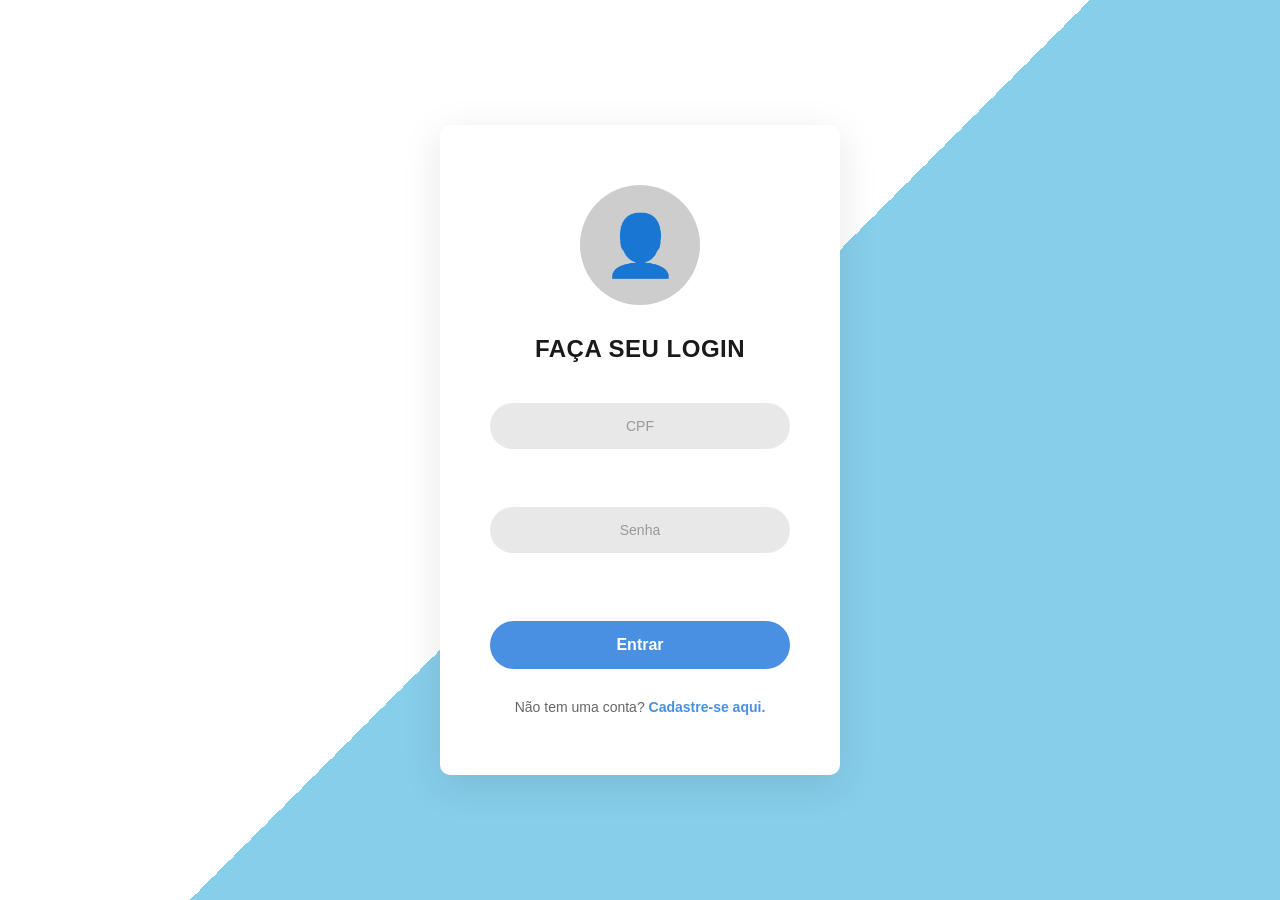
==== src/main/resources/static/index.html @ 4ecb1ab8 "Base da aplicação frontend" ====
<!DOCTYPE html>
<html lang="pt-BR">
<head>
    <meta charset="UTF-8">
    <meta name="viewport" content="width=device-width, initial-scale=1.0">
    <title>OpenHealth - Login</title>
    <link rel="stylesheet" href="style.css">
</head>
<body>
    <div class="login-container">
        <div class="login-box">
            <div class="user-icon">👤</div>
            <h1>FAÇA SEU LOGIN</h1>
            
            <form id="loginForm">
                <input id="cpf" type="text" placeholder="CPF" required><br>
                <input id="senha" type="password" placeholder="Senha" required><br>
                <button type="submit">Entrar</button>
            </form>
            
            <p class="signup-text">
                Não tem uma conta? <a href="cadastro.html">Cadastre-se aqui.</a>
            </p>
        </div>
    </div>
    
    <script src="script.js"></script>
</body>
</html>
---- src/main/resources/static/style.css ----
* {
    margin: 0;
    padding: 0;
    box-sizing: border-box;
}

body {
    font-family: 'Segoe UI', Tahoma, Geneva, Verdana, sans-serif;
    height: 100vh;
    overflow: hidden;
    background: linear-gradient(135deg, #FFFFFF 0%, #FFFFFF 50%, #87CEEB 50%, #87CEEB 100%),
                linear-gradient(45deg, #90EE90 0%, #90EE90 50%, #FFFFFF 50%, #FFFFFF 100%);
    background-size: 100% 100%;
    background-attachment: fixed;
    display: flex;
    justify-content: center;
    align-items: center;
}

.login-container {
    display: flex;
    justify-content: center;
    align-items: center;
    width: 100%;
    height: 100%;
}

.login-box {
    background: white;
    padding: 60px 50px;
    border-radius: 10px;
    box-shadow: 0 10px 40px rgba(0, 0, 0, 0.1);
    width: 100%;
    max-width: 400px;
    text-align: center;
}

.user-icon {
    font-size: 60px;
    margin-bottom: 20px;
    background: #CDCDCD;
    width: 120px;
    height: 120px;
    border-radius: 50%;
    display: flex;
    align-items: center;
    justify-content: center;
    margin-left: auto;
    margin-right: auto;
    margin-bottom: 30px;
}

h1 {
    font-size: 24px;
    font-weight: 700;
    color: #1a1a1a;
    margin-bottom: 40px;
    letter-spacing: 0.5px;
}

form {
    display: flex;
    flex-direction: column;
    gap: 20px;
    margin-bottom: 30px;
}

.password-group {
    display: flex;
    gap: 15px;
    flex-wrap: wrap;
}

.password-group input {
    flex: 1;
    min-width: 150px;
}

input {
    padding: 15px 20px;
    border: none;
    border-radius: 25px;
    background: #E8E8E8;
    font-size: 14px;
    color: #666;
    font-weight: 500;
    transition: background 0.3s ease;
    text-align: center;
}

input::placeholder {
    color: #999;
}

input:focus {
    outline: none;
    background: #D0D0D0;
}

button {
    padding: 15px 20px;
    border: none;
    border-radius: 25px;
    background: #4A90E2;
    color: white;
    font-size: 16px;
    font-weight: 600;
    cursor: pointer;
    transition: background 0.3s ease;
    margin-top: 10px;
}

button:hover {
    background: #357ABD;
}

.signup-text {
    font-size: 14px;
    color: #666;
    margin-top: 10px;
}

.signup-text a {
    color: #4A90E2;
    text-decoration: none;
    font-weight: 600;
    transition: color 0.3s ease;
}

.signup-text a:hover {
    color: #357ABD;
    text-decoration: underline;
}

@media (max-width: 768px) {
    .login-box {
        padding: 40px 30px;
        max-width: 90%;
    }

    h1 {
        font-size: 20px;
    }

    input, button {
        padding: 12px 15px;
    }
}
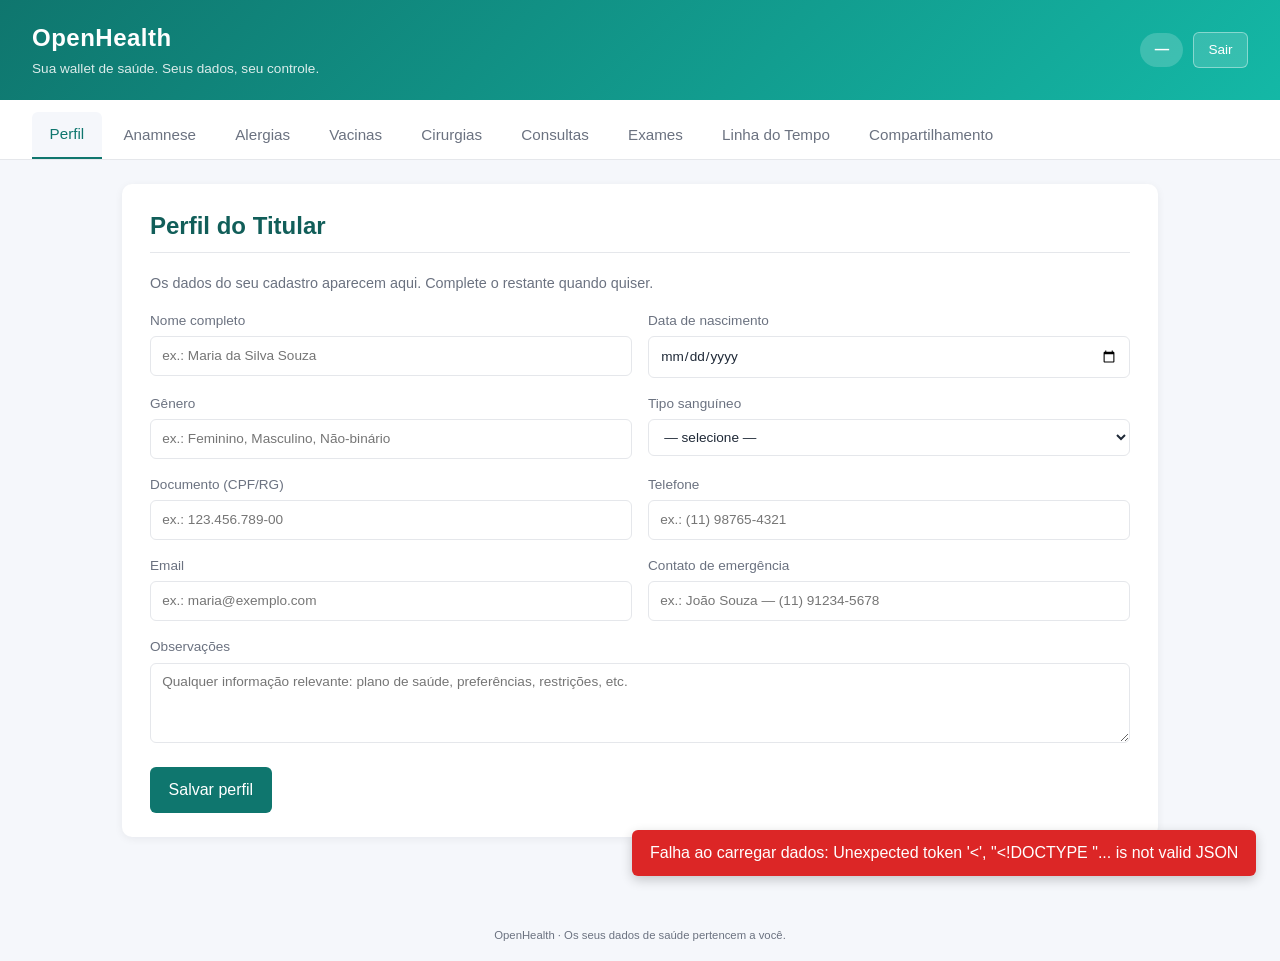
==== commit 681e9c08: "versão final da release 1 do projeto, com todas as rfs" ====
--- a/src/main/resources/static/index.html
+++ b/src/main/resources/static/index.html
@@ -3,27 +3,270 @@
 <head>
     <meta charset="UTF-8">
     <meta name="viewport" content="width=device-width, initial-scale=1.0">
-    <title>OpenHealth - Login</title>
-    <link rel="stylesheet" href="style.css">
+    <title>OpenHealth - Meu Prontuário</title>
+    <link rel="stylesheet" href="css/style.css">
 </head>
 <body>
-    <div class="login-container">
-        <div class="login-box">
-            <div class="user-icon">👤</div>
-            <h1>FAÇA SEU LOGIN</h1>
-            
-            <form id="loginForm">
-                <input id="cpf" type="text" placeholder="CPF" required><br>
-                <input id="senha" type="password" placeholder="Senha" required><br>
-                <button type="submit">Entrar</button>
-            </form>
-            
-            <p class="signup-text">
-                Não tem uma conta? <a href="cadastro.html">Cadastre-se aqui.</a>
-            </p>
+<header class="topbar">
+    <div class="brand">
+        <h1>OpenHealth</h1>
+        <span class="tagline">Sua wallet de saúde. Seus dados, seu controle.</span>
+    </div>
+    <div class="owner-area">
+        <span class="owner" id="ownerName">—</span>
+        <button id="logoutBtn" class="logout" type="button">Sair</button>
+    </div>
+</header>
+
+<nav class="tabs" id="tabs">
+    <button class="tab active" data-tab="profile">Perfil</button>
+    <button class="tab" data-tab="anamnese">Anamnese</button>
+    <button class="tab" data-tab="allergies">Alergias</button>
+    <button class="tab" data-tab="vaccines">Vacinas</button>
+    <button class="tab" data-tab="surgeries">Cirurgias</button>
+    <button class="tab" data-tab="consultations">Consultas</button>
+    <button class="tab" data-tab="exams">Exames</button>
+    <button class="tab" data-tab="timeline">Linha do Tempo</button>
+    <button class="tab" data-tab="sharing">Compartilhamento</button>
+</nav>
+
+<main>
+    <!-- PERFIL -->
+    <section class="panel active" id="panel-profile">
+        <h2>Perfil do Titular</h2>
+        <p class="hint">Os dados do seu cadastro aparecem aqui. Complete o restante quando quiser.</p>
+        <form id="profileForm" class="form-grid">
+            <label>Nome completo <input name="fullName" placeholder="ex.: Maria da Silva Souza" required></label>
+            <label>Data de nascimento <input name="birthDate" type="date" placeholder="dd/mm/aaaa"></label>
+            <label>Gênero <input name="gender" placeholder="ex.: Feminino, Masculino, Não-binário"></label>
+            <label>Tipo sanguíneo
+                <select name="bloodType">
+                    <option value="">— selecione —</option>
+                    <option>A+</option><option>A-</option>
+                    <option>B+</option><option>B-</option>
+                    <option>AB+</option><option>AB-</option>
+                    <option>O+</option><option>O-</option>
+                </select>
+            </label>
+            <label>Documento (CPF/RG) <input name="document" placeholder="ex.: 123.456.789-00"></label>
+            <label>Telefone <input name="phone" placeholder="ex.: (11) 98765-4321"></label>
+            <label>Email <input name="email" type="email" placeholder="ex.: maria@exemplo.com"></label>
+            <label>Contato de emergência <input name="emergencyContact" placeholder="ex.: João Souza — (11) 91234-5678"></label>
+            <label class="full">Observações
+                <textarea name="notes" rows="3" placeholder="Qualquer informação relevante: plano de saúde, preferências, restrições, etc."></textarea>
+            </label>
+            <div class="actions full">
+                <button type="submit" class="primary">Salvar perfil</button>
+            </div>
+        </form>
+    </section>
+
+    <!-- ANAMNESE -->
+    <section class="panel" id="panel-anamnese">
+        <h2>Anamnese &amp; Antecedentes</h2>
+        <form id="anamneseForm" class="form-grid">
+            <label class="full">Queixa principal
+                <textarea name="mainComplaint" rows="2" placeholder="O que mais te incomoda atualmente. ex.: dor de cabeça há 3 dias"></textarea>
+            </label>
+            <label class="full">História da doença atual
+                <textarea name="currentDiseaseHistory" rows="3" placeholder="Como começou, evolução, fatores que melhoram/pioram. ex.: dor pulsátil iniciada após esforço, piora com luz, melhora em repouso"></textarea>
+            </label>
+            <label class="full">Antecedentes pessoais (doenças prévias, internações)
+                <textarea name="personalHistory" rows="3" placeholder="ex.: hipertensão desde 2018; internado em 2020 por pneumonia"></textarea>
+            </label>
+            <label class="full">Antecedentes familiares
+                <textarea name="familyHistory" rows="3" placeholder="Doenças importantes na família. ex.: mãe diabética; pai com infarto aos 55 anos"></textarea>
+            </label>
+            <label class="full">Hábitos de vida (tabagismo, álcool, atividade física, sono)
+                <textarea name="lifeHabits" rows="3" placeholder="ex.: não fumante; bebe socialmente; corre 3x por semana; dorme 7h"></textarea>
+            </label>
+            <label class="full">Medicações em uso
+                <textarea name="medications" rows="3" placeholder="Nome, dose e frequência. ex.: Losartana 50mg 1x/dia; Vitamina D 2.000UI 1x/dia"></textarea>
+            </label>
+            <label class="full">Outras informações
+                <textarea name="otherInfo" rows="2" placeholder="Qualquer informação relevante adicional"></textarea>
+            </label>
+            <div class="actions full">
+                <button type="submit" class="primary">Salvar anamnese</button>
+            </div>
+        </form>
+    </section>
+
+    <!-- ALERGIAS -->
+    <section class="panel" id="panel-allergies">
+        <h2>Alergias</h2>
+        <form id="allergyForm" class="form-grid card-form" data-endpoint="/api/allergies">
+            <input type="hidden" name="id">
+            <label>Substância <input name="substance" placeholder="ex.: Penicilina, Dipirona, amendoim" required></label>
+            <label>Reação <input name="reaction" placeholder="ex.: urticária, falta de ar, anafilaxia"></label>
+            <label>Gravidade
+                <select name="severity">
+                    <option value="">— selecione —</option>
+                    <option>Leve</option><option>Moderada</option><option>Grave</option>
+                </select>
+            </label>
+            <label>Identificada em <input name="identifiedOn" type="date" placeholder="dd/mm/aaaa"></label>
+            <label class="full">Observações
+                <textarea name="notes" rows="2" placeholder="ex.: confirmada por teste alérgico; usar pulseira de identificação"></textarea>
+            </label>
+            <div class="actions full">
+                <button type="submit" class="primary">Adicionar</button>
+                <button type="button" class="ghost" data-clear>Limpar</button>
+            </div>
+        </form>
+        <div class="list" id="allergyList"></div>
+    </section>
+
+    <!-- VACINAS -->
+    <section class="panel" id="panel-vaccines">
+        <h2>Vacinas</h2>
+        <form id="vaccineForm" class="form-grid card-form" data-endpoint="/api/vaccines">
+            <input type="hidden" name="id">
+            <label>Vacina <input name="name" placeholder="ex.: COVID-19, Hepatite B, Tríplice viral" required></label>
+            <label>Dose <input name="dose" placeholder="ex.: 1ª dose, Reforço, Dose única"></label>
+            <label>Fabricante <input name="manufacturer" placeholder="ex.: Pfizer, Butantan, AstraZeneca"></label>
+            <label>Lote <input name="batch" placeholder="ex.: FK4567"></label>
+            <label>Aplicada em <input name="appliedOn" type="date" placeholder="dd/mm/aaaa"></label>
+            <label>Próxima dose <input name="nextDoseOn" type="date" placeholder="dd/mm/aaaa"></label>
+            <label class="full">Local de aplicação <input name="appliedAt" placeholder="ex.: UBS Vila Mariana, Clínica Saúde Total"></label>
+            <label class="full">Observações
+                <textarea name="notes" rows="2" placeholder="ex.: reação local leve; viagem internacional exigia comprovante"></textarea>
+            </label>
+            <div class="actions full">
+                <button type="submit" class="primary">Adicionar</button>
+                <button type="button" class="ghost" data-clear>Limpar</button>
+            </div>
+        </form>
+        <div class="list" id="vaccineList"></div>
+    </section>
+
+    <!-- CIRURGIAS -->
+    <section class="panel" id="panel-surgeries">
+        <h2>Cirurgias</h2>
+        <form id="surgeryForm" class="form-grid card-form" data-endpoint="/api/surgeries">
+            <input type="hidden" name="id">
+            <label>Procedimento <input name="procedure" placeholder="ex.: Apendicectomia, Colecistectomia laparoscópica" required></label>
+            <label>Realizada em <input name="performedOn" type="date" placeholder="dd/mm/aaaa"></label>
+            <label>Hospital <input name="hospital" placeholder="ex.: Hospital Albert Einstein"></label>
+            <label>Cirurgião <input name="surgeon" placeholder="ex.: Dr. Ana Lima — CRM 12345/SP"></label>
+            <label>Anestesia <input name="anesthesia" placeholder="ex.: Geral, Raquianestesia, Local"></label>
+            <label class="full">Observações
+                <textarea name="notes" rows="2" placeholder="ex.: cirurgia de urgência; alta no mesmo dia; sem intercorrências"></textarea>
+            </label>
+            <div class="actions full">
+                <button type="submit" class="primary">Adicionar</button>
+                <button type="button" class="ghost" data-clear>Limpar</button>
+            </div>
+        </form>
+        <div class="list" id="surgeryList"></div>
+    </section>
+
+    <!-- CONSULTAS -->
+    <section class="panel" id="panel-consultations">
+        <h2>Consultas e Check-ups</h2>
+        <form id="consultationForm" class="form-grid card-form" data-endpoint="/api/consultations">
+            <input type="hidden" name="id">
+            <label>Data <input name="date" type="date" placeholder="dd/mm/aaaa"></label>
+            <label>Especialidade <input name="specialty" placeholder="ex.: Clínico geral, Cardiologia, Dermatologia"></label>
+            <label>Profissional <input name="professional" placeholder="ex.: Dr. Carlos Pereira — CRM 67890/SP"></label>
+            <label>Local <input name="location" placeholder="ex.: Hospital Sírio-Libanês, Consultório particular"></label>
+            <label class="full">Motivo <input name="reason" placeholder="ex.: check-up anual, dor no peito, revisão pós-cirúrgica"></label>
+            <label class="full">Diagnóstico
+                <textarea name="diagnosis" rows="2" placeholder="ex.: hipertensão controlada; CID I10"></textarea>
+            </label>
+            <label class="full">Prescrição
+                <textarea name="prescription" rows="2" placeholder="ex.: Losartana 50mg — 1 comprimido pela manhã, por 30 dias"></textarea>
+            </label>
+            <label class="full">Observações
+                <textarea name="notes" rows="2" placeholder="ex.: retorno em 3 meses; manter dieta com baixo sódio"></textarea>
+            </label>
+            <div class="actions full">
+                <button type="submit" class="primary">Adicionar</button>
+                <button type="button" class="ghost" data-clear>Limpar</button>
+            </div>
+        </form>
+        <div class="list" id="consultationList"></div>
+    </section>
+
+    <!-- EXAMES -->
+    <section class="panel" id="panel-exams">
+        <h2>Exames Clínicos</h2>
+        <form id="examForm" class="form-grid card-form" data-endpoint="/api/exams">
+            <input type="hidden" name="id">
+            <label>Nome do exame <input name="name" placeholder="ex.: Hemograma completo, Raio-X de tórax, Ressonância" required></label>
+            <label>Categoria
+                <select name="category">
+                    <option value="">— selecione —</option>
+                    <option>Sangue</option>
+                    <option>Imagem</option>
+                    <option>Urina</option>
+                    <option>Cardiológico</option>
+                    <option>Endoscópico</option>
+                    <option>Outro</option>
+                </select>
+            </label>
+            <label>Realizado em <input name="performedOn" type="date" placeholder="dd/mm/aaaa"></label>
+            <label>Laboratório <input name="laboratory" placeholder="ex.: Fleury, Dasa, Sabin"></label>
+            <label class="full">Solicitante <input name="requestedBy" placeholder="ex.: Dr. Ana Lima — Cardiologia"></label>
+            <label class="full">Resultado
+                <textarea name="result" rows="3" placeholder="Resumo do laudo ou valores principais. ex.: Hemoglobina 14,2 g/dL; Glicemia jejum 92 mg/dL — dentro da normalidade"></textarea>
+            </label>
+            <label class="full">Observações
+                <textarea name="notes" rows="2" placeholder="ex.: jejum de 12h; repetir em 6 meses"></textarea>
+            </label>
+            <div class="actions full">
+                <button type="submit" class="primary">Adicionar</button>
+                <button type="button" class="ghost" data-clear>Limpar</button>
+            </div>
+        </form>
+        <div class="list" id="examList"></div>
+    </section>
+
+    <!-- LINHA DO TEMPO -->
+    <section class="panel" id="panel-timeline">
+        <h2>Linha do Tempo</h2>
+        <p class="hint">Todos os seus registros datados em ordem cronológica. Use os filtros para focar em um tipo específico.</p>
+        <div class="timeline-toolbar">
+            <div class="timeline-filters" id="timelineFilters">
+                <button type="button" class="chip active" data-filter="all">Todos</button>
+                <button type="button" class="chip type-allergy" data-filter="allergy">Alergias</button>
+                <button type="button" class="chip type-vaccine" data-filter="vaccine">Vacinas</button>
+                <button type="button" class="chip type-surgery" data-filter="surgery">Cirurgias</button>
+                <button type="button" class="chip type-consultation" data-filter="consultation">Consultas</button>
+                <button type="button" class="chip type-exam" data-filter="exam">Exames</button>
+            </div>
+            <button type="button" class="ghost" id="timelineRefresh">Recarregar</button>
         </div>
-    </div>
-    
-    <script src="script.js"></script>
+        <div class="timeline" id="timeline">
+            <div class="empty">Carregando...</div>
+        </div>
+        <div class="timeline-undated" id="timelineUndated"></div>
+    </section>
+
+    <!-- COMPARTILHAMENTO -->
+    <section class="panel" id="panel-sharing">
+        <h2>Compartilhamento com médicos</h2>
+        <p class="hint">Escolha um médico cadastrado e marque exatamente quais seções deseja compartilhar com ele. Cada médico vê apenas as seções que você liberar para ele.</p>
+
+        <div class="share-add">
+            <label class="share-add-label">Adicionar médico
+                <select id="doctorSelector">
+                    <option value="">— selecione um médico —</option>
+                </select>
+            </label>
+            <button type="button" class="primary" id="addDoctorBtn">Adicionar à minha lista</button>
+        </div>
+
+        <div id="sharesList" class="shares-list"></div>
+    </section>
+</main>
+
+<footer>
+    <small>OpenHealth · Os seus dados de saúde pertencem a você.</small>
+</footer>
+
+<div id="toast" class="toast"></div>
+
+<script src="js/app.js"></script>
 </body>
 </html>
--- a/src/main/resources/static/css/style.css
+++ b/src/main/resources/static/css/style.css
@@ -0,0 +1,627 @@
+:root {
+    --bg: #f5f7fb;
+    --panel: #ffffff;
+    --primary: #0f766e;
+    --primary-dark: #115e59;
+    --accent: #14b8a6;
+    --text: #1f2937;
+    --muted: #6b7280;
+    --border: #e5e7eb;
+    --danger: #dc2626;
+    --shadow: 0 2px 8px rgba(15, 23, 42, 0.06);
+}
+
+* { box-sizing: border-box; }
+
+body {
+    margin: 0;
+    font-family: -apple-system, BlinkMacSystemFont, "Segoe UI", Roboto, sans-serif;
+    background: var(--bg);
+    color: var(--text);
+    line-height: 1.5;
+}
+
+.topbar {
+    background: linear-gradient(135deg, var(--primary) 0%, var(--accent) 100%);
+    color: white;
+    padding: 1.25rem 2rem;
+    display: flex;
+    justify-content: space-between;
+    align-items: center;
+    box-shadow: var(--shadow);
+}
+
+.brand h1 {
+    margin: 0;
+    font-size: 1.5rem;
+    letter-spacing: 0.5px;
+}
+
+.tagline {
+    font-size: 0.85rem;
+    opacity: 0.85;
+}
+
+.owner-area {
+    display: flex;
+    align-items: center;
+    gap: 0.6rem;
+}
+
+.owner {
+    font-weight: 600;
+    background: rgba(255, 255, 255, 0.18);
+    padding: 0.4rem 0.9rem;
+    border-radius: 999px;
+    font-size: 0.9rem;
+}
+
+.logout {
+    background: rgba(255, 255, 255, 0.15);
+    color: white;
+    border: 1px solid rgba(255, 255, 255, 0.4);
+    padding: 0.4rem 0.9rem;
+    border-radius: 6px;
+    font-size: 0.85rem;
+    cursor: pointer;
+    transition: background 0.15s;
+}
+
+.logout:hover { background: rgba(255, 255, 255, 0.28); }
+
+.tabs {
+    display: flex;
+    flex-wrap: wrap;
+    gap: 4px;
+    padding: 0.75rem 2rem 0;
+    background: var(--panel);
+    border-bottom: 1px solid var(--border);
+}
+
+.tab {
+    background: transparent;
+    border: none;
+    padding: 0.7rem 1.1rem;
+    cursor: pointer;
+    border-radius: 6px 6px 0 0;
+    color: var(--muted);
+    font-weight: 500;
+    font-size: 0.95rem;
+    transition: background 0.15s, color 0.15s;
+}
+
+.tab:hover { background: var(--bg); }
+.tab.active {
+    color: var(--primary);
+    background: var(--bg);
+    border-bottom: 2px solid var(--primary);
+}
+
+main {
+    padding: 1.5rem 2rem 3rem;
+    max-width: 1100px;
+    margin: 0 auto;
+}
+
+.panel {
+    display: none;
+    background: var(--panel);
+    padding: 1.5rem 1.75rem;
+    border-radius: 10px;
+    box-shadow: var(--shadow);
+    margin-bottom: 1.5rem;
+}
+
+.panel.active { display: block; }
+
+.panel h2 {
+    margin-top: 0;
+    color: var(--primary-dark);
+    border-bottom: 1px solid var(--border);
+    padding-bottom: 0.5rem;
+}
+
+.panel .hint {
+    margin: 0.4rem 0 1rem;
+    color: var(--muted);
+    font-size: 0.9rem;
+}
+
+.form-grid {
+    display: grid;
+    grid-template-columns: repeat(2, 1fr);
+    gap: 1rem;
+}
+
+.form-grid label {
+    display: flex;
+    flex-direction: column;
+    font-size: 0.85rem;
+    color: var(--muted);
+    font-weight: 500;
+    gap: 0.3rem;
+}
+
+.form-grid .full { grid-column: 1 / -1; }
+
+input, select, textarea {
+    width: 100%;
+    padding: 0.55rem 0.7rem;
+    border: 1px solid var(--border);
+    border-radius: 6px;
+    font: inherit;
+    color: var(--text);
+    background: white;
+}
+
+input:focus, select:focus, textarea:focus {
+    outline: 2px solid var(--accent);
+    outline-offset: -1px;
+    border-color: var(--accent);
+}
+
+textarea { resize: vertical; min-height: 60px; }
+
+.actions {
+    display: flex;
+    gap: 0.6rem;
+    margin-top: 0.5rem;
+}
+
+button {
+    cursor: pointer;
+    font: inherit;
+    padding: 0.6rem 1.1rem;
+    border-radius: 6px;
+    border: 1px solid transparent;
+    font-weight: 500;
+    transition: filter 0.15s, transform 0.05s;
+}
+
+button:active { transform: translateY(1px); }
+
+button.primary {
+    background: var(--primary);
+    color: white;
+}
+button.primary:hover { background: var(--primary-dark); }
+
+button.ghost {
+    background: transparent;
+    color: var(--muted);
+    border-color: var(--border);
+}
+button.ghost:hover { background: var(--bg); }
+
+button.danger {
+    background: transparent;
+    color: var(--danger);
+    border-color: var(--danger);
+    padding: 0.35rem 0.7rem;
+    font-size: 0.85rem;
+}
+button.danger:hover { background: var(--danger); color: white; }
+
+button.edit {
+    background: transparent;
+    color: var(--primary);
+    border-color: var(--primary);
+    padding: 0.35rem 0.7rem;
+    font-size: 0.85rem;
+}
+button.edit:hover { background: var(--primary); color: white; }
+
+.list {
+    margin-top: 1.5rem;
+    display: grid;
+    gap: 0.75rem;
+}
+
+.record {
+    background: var(--bg);
+    border: 1px solid var(--border);
+    border-left: 4px solid var(--primary);
+    border-radius: 8px;
+    padding: 0.9rem 1.1rem;
+}
+
+.record-header {
+    display: flex;
+    justify-content: space-between;
+    align-items: center;
+    gap: 0.5rem;
+}
+
+.record-title {
+    font-weight: 600;
+    color: var(--text);
+}
+
+.record-meta {
+    color: var(--muted);
+    font-size: 0.85rem;
+}
+
+.record-body {
+    margin-top: 0.5rem;
+    font-size: 0.92rem;
+    display: grid;
+    gap: 0.25rem;
+}
+
+.record-body span b { color: var(--text); }
+.record-body span { color: var(--muted); }
+
+.record-actions { display: flex; gap: 0.4rem; }
+
+.empty {
+    text-align: center;
+    color: var(--muted);
+    padding: 2rem;
+    font-style: italic;
+}
+
+.sharing-row {
+    flex-direction: row !important;
+    align-items: flex-start;
+    gap: 0.75rem !important;
+    background: var(--bg);
+    border: 1px solid var(--border);
+    border-radius: 8px;
+    padding: 0.75rem 1rem;
+    cursor: pointer;
+}
+
+.sharing-row input[type="checkbox"] {
+    width: 18px;
+    height: 18px;
+    margin-top: 3px;
+    flex-shrink: 0;
+    cursor: pointer;
+    accent-color: var(--primary);
+}
+
+.sharing-row span {
+    color: var(--text);
+    font-weight: 400;
+    font-size: 0.92rem;
+    line-height: 1.4;
+}
+
+.sharing-row span b { color: var(--primary-dark); }
+
+/* ========== Per-doctor sharing ========== */
+.share-add {
+    display: flex;
+    align-items: end;
+    gap: 0.75rem;
+    margin-bottom: 1.5rem;
+    padding: 1rem;
+    background: var(--bg);
+    border-radius: 8px;
+    border: 1px solid var(--border);
+    flex-wrap: wrap;
+}
+
+.share-add-label {
+    display: flex;
+    flex-direction: column;
+    gap: 0.3rem;
+    flex: 1;
+    min-width: 240px;
+    font-size: 0.85rem;
+    color: var(--muted);
+    font-weight: 500;
+}
+
+.shares-list {
+    display: grid;
+    gap: 1rem;
+}
+
+.share-card {
+    background: var(--panel);
+    border: 1px solid var(--border);
+    border-left: 4px solid var(--primary);
+    border-radius: 8px;
+    padding: 1rem 1.2rem;
+}
+
+.share-card-head {
+    display: flex;
+    justify-content: space-between;
+    align-items: flex-start;
+    gap: 0.75rem;
+    margin-bottom: 0.75rem;
+}
+
+.share-doctor-name {
+    font-weight: 600;
+    color: var(--primary-dark);
+    font-size: 1.05rem;
+}
+
+.share-doctor-meta {
+    color: var(--muted);
+    font-size: 0.85rem;
+    margin-top: 0.15rem;
+}
+
+.share-checks {
+    display: grid;
+    grid-template-columns: repeat(auto-fit, minmax(180px, 1fr));
+    gap: 0.4rem 1rem;
+    margin-bottom: 0.75rem;
+}
+
+.share-check {
+    display: flex;
+    align-items: center;
+    gap: 0.5rem;
+    font-size: 0.9rem;
+    color: var(--text);
+    cursor: pointer;
+}
+
+.share-check input { width: 16px; height: 16px; accent-color: var(--primary); cursor: pointer; }
+
+.share-actions {
+    display: flex;
+    gap: 0.5rem;
+    justify-content: flex-end;
+}
+
+.shares-empty {
+    color: var(--muted);
+    font-style: italic;
+    padding: 1.5rem;
+    text-align: center;
+    background: var(--bg);
+    border: 1px dashed var(--border);
+    border-radius: 8px;
+}
+
+/* ========== Timeline ========== */
+:root {
+    --type-allergy: #dc2626;
+    --type-vaccine: #16a34a;
+    --type-surgery: #db2777;
+    --type-consultation: #2563eb;
+    --type-exam: #f59e0b;
+}
+
+.timeline-toolbar {
+    display: flex;
+    justify-content: space-between;
+    align-items: center;
+    gap: 1rem;
+    flex-wrap: wrap;
+    margin-bottom: 1.25rem;
+}
+
+.timeline-filters {
+    display: flex;
+    flex-wrap: wrap;
+    gap: 0.4rem;
+}
+
+.chip {
+    background: white;
+    border: 1px solid var(--border);
+    color: var(--muted);
+    border-radius: 999px;
+    padding: 0.35rem 0.85rem;
+    font-size: 0.85rem;
+    font-weight: 500;
+    cursor: pointer;
+    transition: background 0.15s, color 0.15s, border-color 0.15s;
+}
+
+.chip:hover { background: var(--bg); }
+
+.chip.active {
+    background: var(--primary);
+    color: white;
+    border-color: var(--primary);
+}
+
+.chip.type-allergy.active       { background: var(--type-allergy);       border-color: var(--type-allergy); }
+.chip.type-vaccine.active       { background: var(--type-vaccine);       border-color: var(--type-vaccine); }
+.chip.type-surgery.active       { background: var(--type-surgery);       border-color: var(--type-surgery); }
+.chip.type-consultation.active  { background: var(--type-consultation);  border-color: var(--type-consultation); }
+.chip.type-exam.active          { background: var(--type-exam);          border-color: var(--type-exam); }
+
+.timeline {
+    position: relative;
+    padding: 0.5rem 0 1rem;
+}
+
+.timeline::before {
+    content: "";
+    position: absolute;
+    top: 0;
+    bottom: 0;
+    left: 122px;
+    width: 2px;
+    background: var(--border);
+}
+
+.tl-year {
+    display: flex;
+    align-items: center;
+    gap: 0.75rem;
+    margin: 1.25rem 0 0.5rem;
+    position: relative;
+    z-index: 1;
+}
+
+.tl-year-label {
+    background: var(--primary);
+    color: white;
+    font-weight: 700;
+    padding: 0.4rem 0.9rem;
+    border-radius: 6px;
+    font-size: 1rem;
+    width: 100px;
+    text-align: center;
+    box-shadow: var(--shadow);
+}
+
+.tl-year-count {
+    color: var(--muted);
+    font-size: 0.85rem;
+}
+
+.tl-month {
+    margin: 0.75rem 0 0.4rem 0;
+    padding-left: 152px;
+    color: var(--primary-dark);
+    font-weight: 600;
+    font-size: 0.9rem;
+    text-transform: uppercase;
+    letter-spacing: 0.5px;
+}
+
+.tl-item {
+    position: relative;
+    padding-left: 152px;
+    margin-bottom: 0.65rem;
+}
+
+.tl-item::before {
+    content: "";
+    position: absolute;
+    left: 116px;
+    top: 14px;
+    width: 14px;
+    height: 14px;
+    border-radius: 50%;
+    background: white;
+    border: 3px solid var(--muted);
+    z-index: 2;
+}
+
+.tl-item.type-allergy::before       { border-color: var(--type-allergy); }
+.tl-item.type-vaccine::before       { border-color: var(--type-vaccine); }
+.tl-item.type-surgery::before       { border-color: var(--type-surgery); }
+.tl-item.type-consultation::before  { border-color: var(--type-consultation); }
+.tl-item.type-exam::before          { border-color: var(--type-exam); }
+
+.tl-day {
+    position: absolute;
+    left: 0;
+    top: 12px;
+    width: 100px;
+    text-align: right;
+    color: var(--muted);
+    font-size: 0.82rem;
+    font-variant-numeric: tabular-nums;
+}
+
+.tl-card {
+    background: var(--bg);
+    border: 1px solid var(--border);
+    border-left: 4px solid var(--muted);
+    border-radius: 8px;
+    padding: 0.75rem 1rem;
+}
+
+.tl-card.type-allergy       { border-left-color: var(--type-allergy); }
+.tl-card.type-vaccine       { border-left-color: var(--type-vaccine); }
+.tl-card.type-surgery       { border-left-color: var(--type-surgery); }
+.tl-card.type-consultation  { border-left-color: var(--type-consultation); }
+.tl-card.type-exam          { border-left-color: var(--type-exam); }
+
+.tl-card-head {
+    display: flex;
+    justify-content: space-between;
+    align-items: baseline;
+    gap: 0.5rem;
+    flex-wrap: wrap;
+}
+
+.tl-card-title {
+    font-weight: 600;
+    color: var(--text);
+}
+
+.tl-type-badge {
+    font-size: 0.72rem;
+    font-weight: 600;
+    text-transform: uppercase;
+    letter-spacing: 0.5px;
+    padding: 0.18rem 0.55rem;
+    border-radius: 999px;
+    color: white;
+    background: var(--muted);
+    flex-shrink: 0;
+}
+
+.tl-type-badge.type-allergy       { background: var(--type-allergy); }
+.tl-type-badge.type-vaccine       { background: var(--type-vaccine); }
+.tl-type-badge.type-surgery       { background: var(--type-surgery); }
+.tl-type-badge.type-consultation  { background: var(--type-consultation); }
+.tl-type-badge.type-exam          { background: var(--type-exam); }
+
+.tl-card-meta {
+    color: var(--muted);
+    font-size: 0.85rem;
+    margin-top: 0.15rem;
+}
+
+.tl-card-body {
+    margin-top: 0.45rem;
+    font-size: 0.9rem;
+    display: grid;
+    gap: 0.2rem;
+    color: var(--muted);
+}
+
+.tl-card-body b { color: var(--text); }
+
+.timeline-undated {
+    margin-top: 1rem;
+    color: var(--muted);
+    font-size: 0.85rem;
+    font-style: italic;
+}
+
+@media (max-width: 720px) {
+    .timeline::before { left: 12px; }
+    .tl-month, .tl-item { padding-left: 36px; }
+    .tl-item::before { left: 6px; }
+    .tl-day { position: static; width: auto; text-align: left; margin-bottom: 0.2rem; display: block; }
+    .tl-year-label { width: auto; padding: 0.35rem 0.7rem; }
+}
+
+footer {
+    text-align: center;
+    color: var(--muted);
+    padding: 1rem;
+    font-size: 0.85rem;
+}
+
+.toast {
+    position: fixed;
+    bottom: 1.5rem;
+    right: 1.5rem;
+    background: var(--text);
+    color: white;
+    padding: 0.7rem 1.1rem;
+    border-radius: 6px;
+    box-shadow: 0 4px 12px rgba(0,0,0,0.2);
+    transform: translateY(120%);
+    transition: transform 0.2s ease-out;
+    z-index: 1000;
+}
+
+.toast.show { transform: translateY(0); }
+.toast.error { background: var(--danger); }
+
+@media (max-width: 720px) {
+    .topbar { flex-direction: column; gap: 0.6rem; align-items: flex-start; }
+    .form-grid { grid-template-columns: 1fr; }
+    .tabs { padding: 0.5rem 1rem 0; }
+    main { padding: 1rem; }
+    .panel { padding: 1rem; }
+}
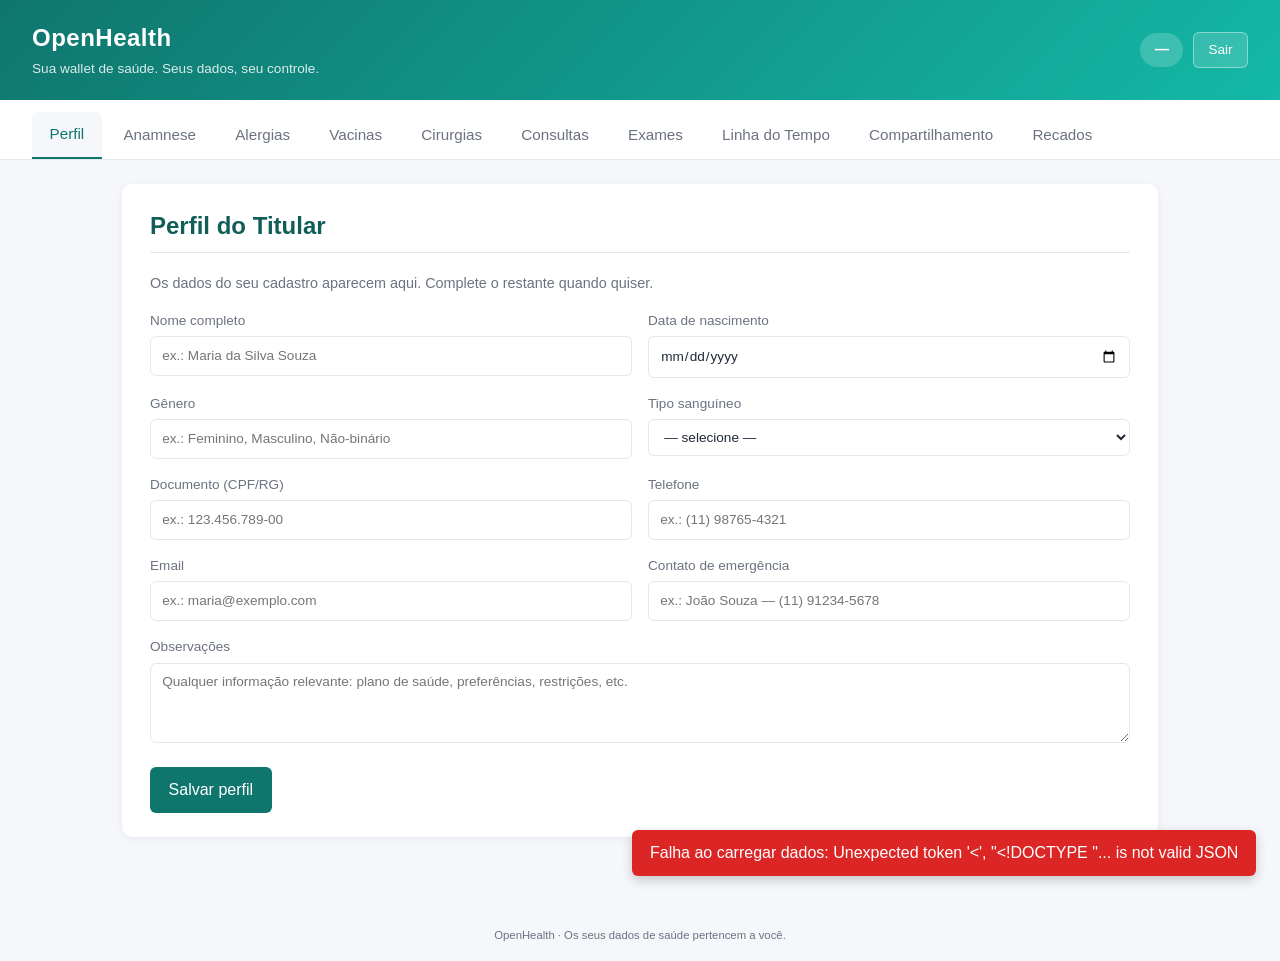
==== commit c380ebcd: "Implementação do sistema de mensagens" ====
--- a/src/main/resources/static/index.html
+++ b/src/main/resources/static/index.html
@@ -4,7 +4,7 @@
     <meta charset="UTF-8">
     <meta name="viewport" content="width=device-width, initial-scale=1.0">
     <title>OpenHealth - Meu Prontuário</title>
-    <link rel="stylesheet" href="css/style.css">
+    <link rel="stylesheet" href="css/style.css?v=2">
 </head>
 <body>
 <header class="topbar">
@@ -28,6 +28,7 @@
     <button class="tab" data-tab="exams">Exames</button>
     <button class="tab" data-tab="timeline">Linha do Tempo</button>
     <button class="tab" data-tab="sharing">Compartilhamento</button>
+    <button class="tab" data-tab="recados">Recados <span id="recadosUnreadBadge" class="unread-badge" style="display:none;">0</span></button>
 </nav>
 
 <main>
@@ -243,6 +244,18 @@
         <div class="timeline-undated" id="timelineUndated"></div>
     </section>
 
+    <!-- RECADOS DO MÉDICO -->
+    <section class="panel" id="panel-recados">
+        <h2>Recados do Médico</h2>
+        <p class="hint">Orientações, avisos e mensagens enviadas pelos médicos que têm acesso ao seu prontuário.</p>
+        <div class="recados-toolbar">
+            <button type="button" class="ghost" id="recadosPacienteRefresh">Atualizar</button>
+        </div>
+        <div id="recadosPacienteList" class="recados-list-paciente">
+            <div class="empty">Carregando...</div>
+        </div>
+    </section>
+
     <!-- COMPARTILHAMENTO -->
     <section class="panel" id="panel-sharing">
         <h2>Compartilhamento com médicos</h2>
@@ -267,6 +280,6 @@
 
 <div id="toast" class="toast"></div>
 
-<script src="js/app.js"></script>
+<script src="js/app.js?v=5"></script>
 </body>
 </html>
--- a/src/main/resources/static/css/style.css
+++ b/src/main/resources/static/css/style.css
@@ -624,4 +624,104 @@
     .tabs { padding: 0.5rem 1rem 0; }
     main { padding: 1rem; }
     .panel { padding: 1rem; }
-}+}
+/* -------- Recados do médico (paciente) -------- */
+.unread-badge {
+    display: inline-block;
+    background: var(--danger);
+    color: white;
+    border-radius: 999px;
+    padding: 0 0.45rem;
+    font-size: 0.72rem;
+    font-weight: 600;
+    margin-left: 0.35rem;
+    min-width: 1.3rem;
+    text-align: center;
+    line-height: 1.4rem;
+    vertical-align: middle;
+}
+
+.recados-toolbar {
+    display: flex;
+    justify-content: flex-end;
+    margin-bottom: 0.6rem;
+}
+
+.recados-list-paciente {
+    display: grid;
+    gap: 2rem;
+}
+
+.recados-list-paciente > .record + .record {
+    margin-top: 0.5rem;
+}
+
+.recado-paciente .record-header {
+    align-items: flex-start;
+}
+
+.recado-paciente .recado-heading {
+    display: flex;
+    flex-direction: column;
+    gap: 0.15rem;
+    min-width: 0;
+    flex: 1;
+}
+
+.recado-paciente.nao-lido {
+    border-left-color: var(--accent);
+    background: #f0fdfa;
+}
+
+.recado-paciente.lido {
+    border-left-color: #16a34a;
+}
+
+.recado-status {
+    font-size: 0.72rem;
+    padding: 0.18rem 0.6rem;
+    border-radius: 999px;
+    font-weight: 600;
+    text-transform: uppercase;
+    letter-spacing: 0.02em;
+    white-space: nowrap;
+    flex-shrink: 0;
+}
+
+.recado-status.nao-lido {
+    background: #fef3c7;
+    color: #92400e;
+    border: 1px solid #fcd34d;
+}
+
+.recado-status.lido {
+    background: #dcfce7;
+    color: #166534;
+    border: 1px solid #86efac;
+    text-transform: none;
+    letter-spacing: 0;
+}
+
+.recado-mensagem {
+    margin-top: 0.75rem;
+    background: white;
+    border: 1px solid var(--border);
+    border-radius: 8px;
+    padding: 0.85rem 1rem;
+    color: var(--text);
+    font-size: 0.95rem;
+    line-height: 1.55;
+    white-space: pre-wrap;
+    word-wrap: break-word;
+    overflow-wrap: anywhere;
+}
+
+.recado-paciente.nao-lido .recado-mensagem {
+    border-color: #99f6e4;
+    background: #ffffff;
+}
+
+.recado-actions.recado-actions {
+    margin-top: 0.75rem;
+    justify-content: flex-end;
+}
